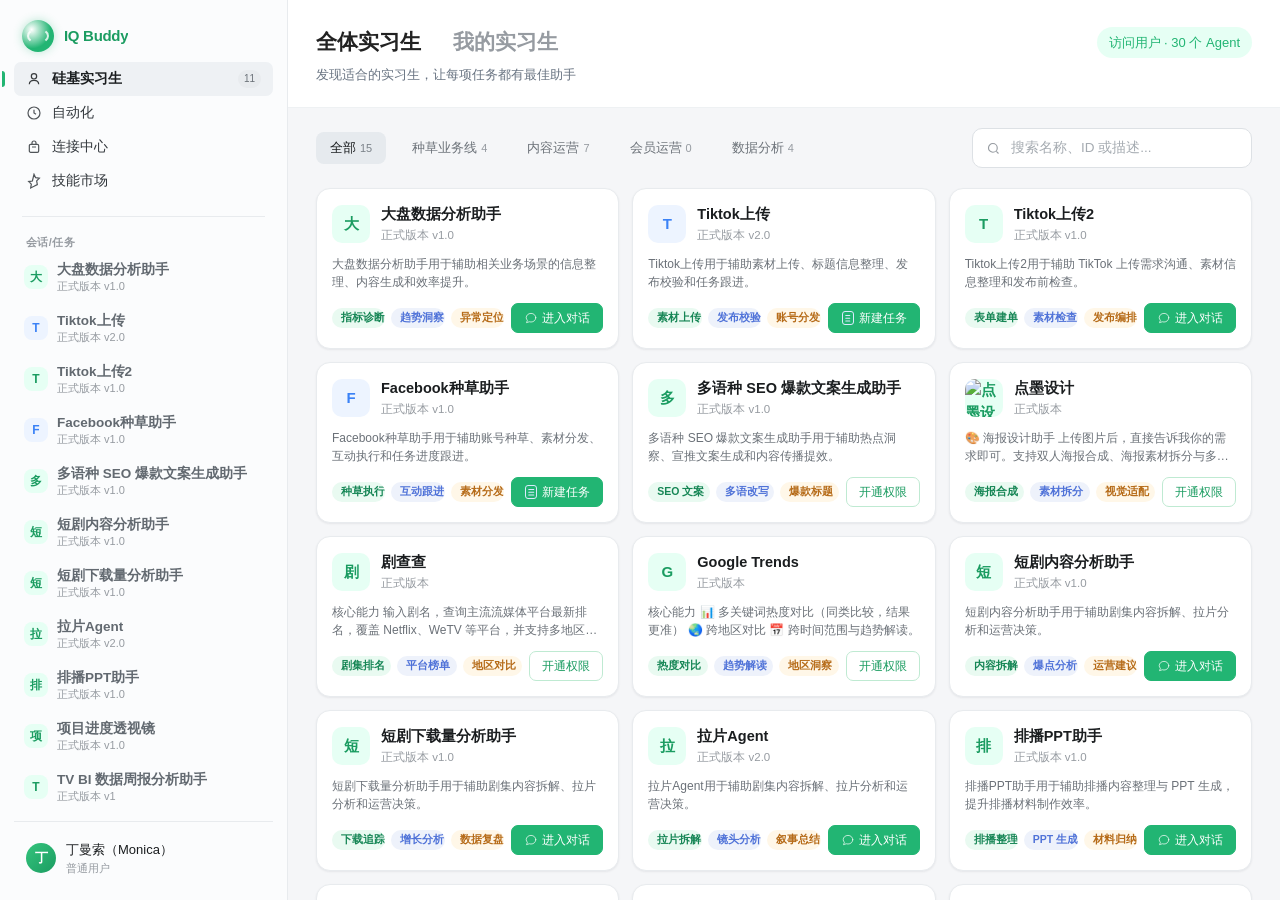
==== index.html @ 83549366 "Adjust edit task modal button colors" ====
<!doctype html>
<html lang="zh-CN">
<head>
  <meta charset="UTF-8" />
  <meta name="viewport" content="width=device-width, initial-scale=1.0" />
  <meta http-equiv="refresh" content="0; url=agents-replica.html?v=edit-task-button-colors" />
  <title>IQ Buddy</title>
  <script>
    window.location.replace("agents-replica.html?v=edit-task-button-colors");
  </script>
</head>
<body>
  <a href="agents-replica.html?v=edit-task-button-colors">打开 IQ Buddy 页面</a>
</body>
</html>
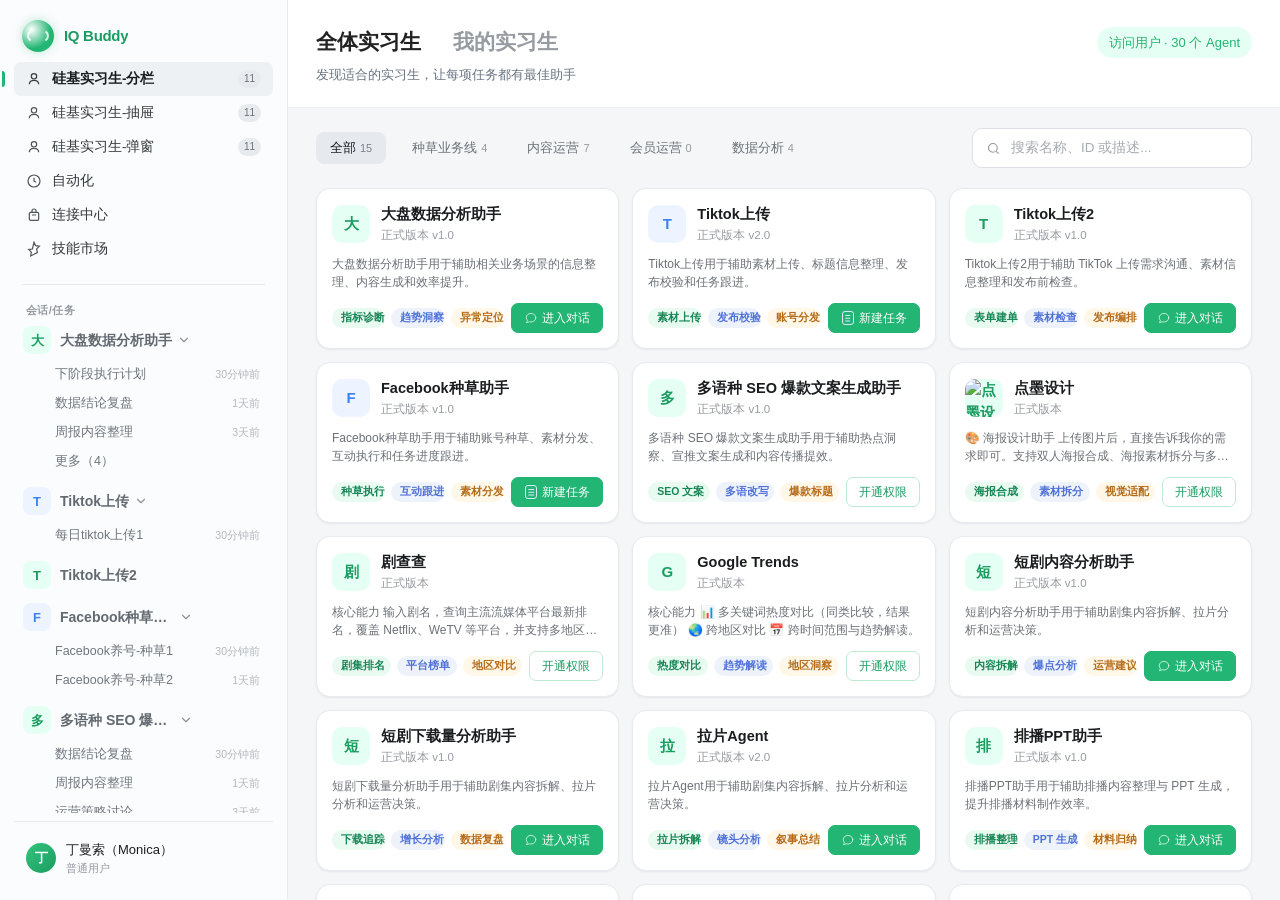
==== commit 1052fbdb: "Update agent tab layouts" ====
--- a/index.html
+++ b/index.html
@@ -3,13 +3,13 @@
 <head>
   <meta charset="UTF-8" />
   <meta name="viewport" content="width=device-width, initial-scale=1.0" />
-  <meta http-equiv="refresh" content="0; url=agents-replica.html?v=edit-task-button-colors" />
+  <meta http-equiv="refresh" content="0; url=agents-replica.html?v=side-agent-tabs-v45" />
   <title>IQ Buddy</title>
   <script>
-    window.location.replace("agents-replica.html?v=edit-task-button-colors");
+    window.location.replace("agents-replica.html?v=side-agent-tabs-v45");
   </script>
 </head>
 <body>
-  <a href="agents-replica.html?v=edit-task-button-colors">打开 IQ Buddy 页面</a>
+  <a href="agents-replica.html?v=side-agent-tabs-v45">打开 IQ Buddy 页面</a>
 </body>
 </html>
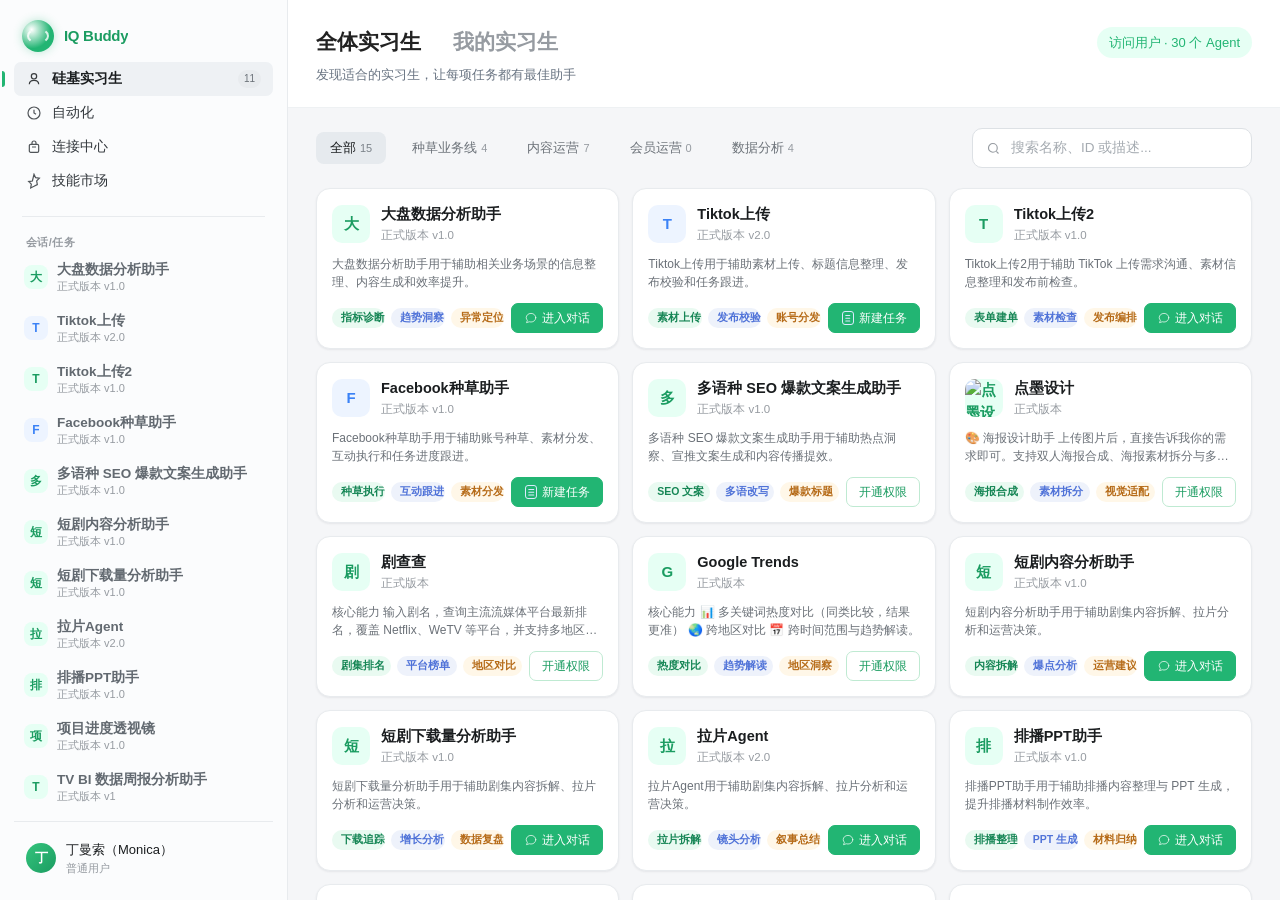
==== commit 84e67992: "Revert "Update agent tab layouts" This reverts commit 1052fbdbc10389415c3ebe179c2bf9b41c54f727." ====
--- a/index.html
+++ b/index.html
@@ -3,13 +3,13 @@
 <head>
   <meta charset="UTF-8" />
   <meta name="viewport" content="width=device-width, initial-scale=1.0" />
-  <meta http-equiv="refresh" content="0; url=agents-replica.html?v=side-agent-tabs-v45" />
+  <meta http-equiv="refresh" content="0; url=agents-replica.html?v=edit-task-button-colors" />
   <title>IQ Buddy</title>
   <script>
-    window.location.replace("agents-replica.html?v=side-agent-tabs-v45");
+    window.location.replace("agents-replica.html?v=edit-task-button-colors");
   </script>
 </head>
 <body>
-  <a href="agents-replica.html?v=side-agent-tabs-v45">打开 IQ Buddy 页面</a>
+  <a href="agents-replica.html?v=edit-task-button-colors">打开 IQ Buddy 页面</a>
 </body>
 </html>
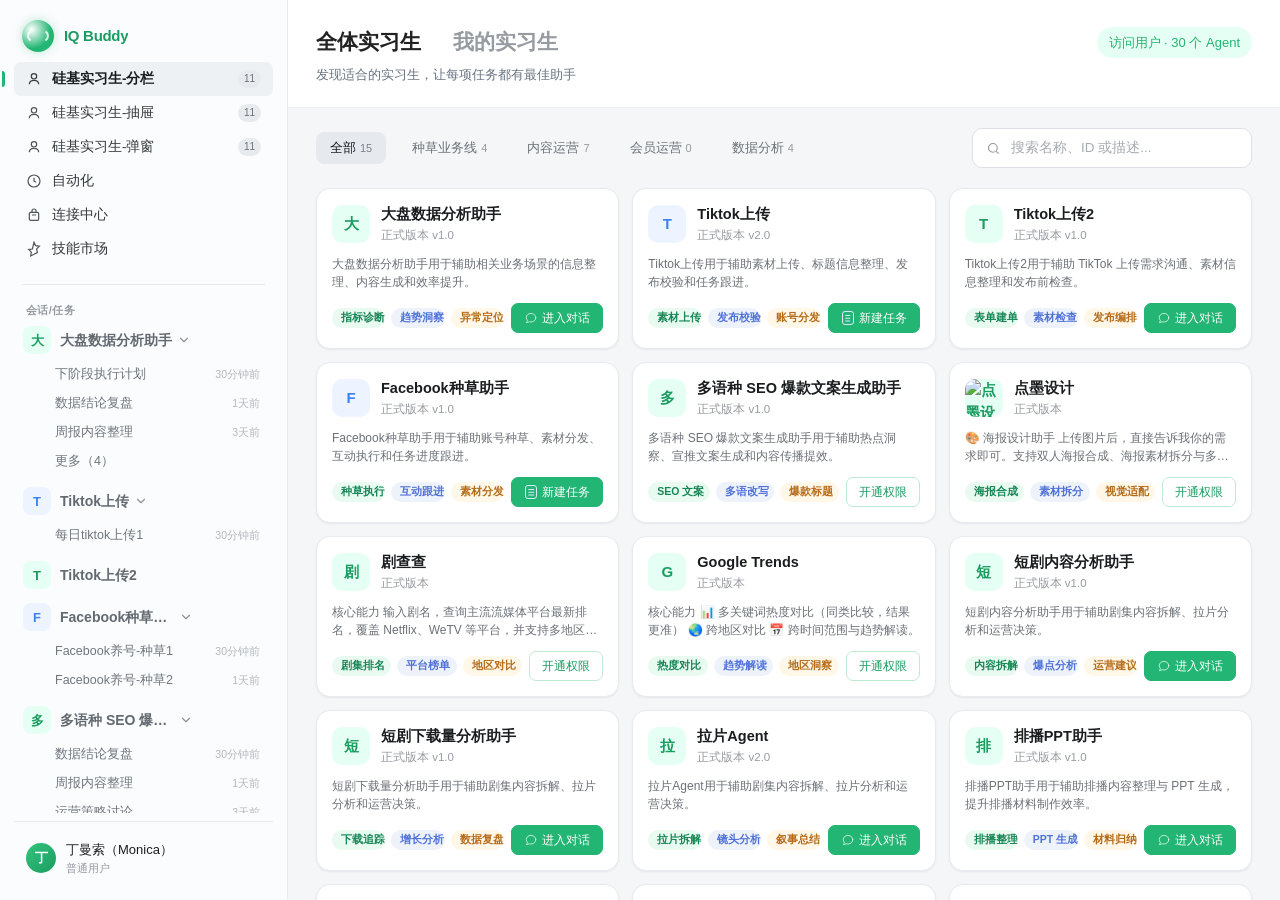
==== commit b06c3b8a: "Reapply "Update agent tab layouts" This reverts commit 84e679920794a572574219d2613976508e616a4a." ====
--- a/index.html
+++ b/index.html
@@ -3,13 +3,13 @@
 <head>
   <meta charset="UTF-8" />
   <meta name="viewport" content="width=device-width, initial-scale=1.0" />
-  <meta http-equiv="refresh" content="0; url=agents-replica.html?v=edit-task-button-colors" />
+  <meta http-equiv="refresh" content="0; url=agents-replica.html?v=side-agent-tabs-v45" />
   <title>IQ Buddy</title>
   <script>
-    window.location.replace("agents-replica.html?v=edit-task-button-colors");
+    window.location.replace("agents-replica.html?v=side-agent-tabs-v45");
   </script>
 </head>
 <body>
-  <a href="agents-replica.html?v=edit-task-button-colors">打开 IQ Buddy 页面</a>
+  <a href="agents-replica.html?v=side-agent-tabs-v45">打开 IQ Buddy 页面</a>
 </body>
 </html>
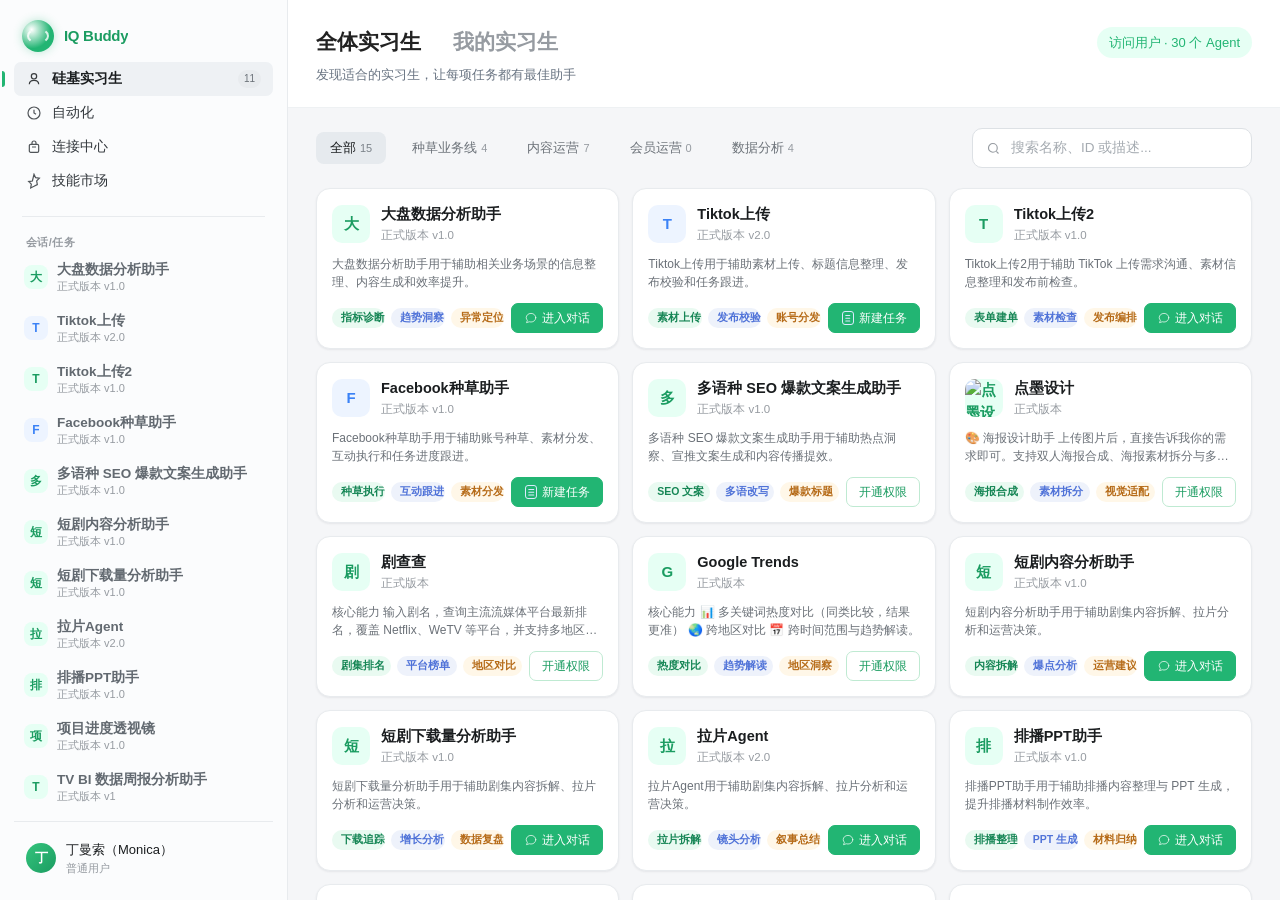
==== commit e74dffdf: "Add files via upload" ====
--- a/index.html
+++ b/index.html
@@ -3,13 +3,13 @@
 <head>
   <meta charset="UTF-8" />
   <meta name="viewport" content="width=device-width, initial-scale=1.0" />
-  <meta http-equiv="refresh" content="0; url=agents-replica.html?v=side-agent-tabs-v45" />
+  <meta http-equiv="refresh" content="0; url=agents-replica.html?v=edit-task-button-colors" />
   <title>IQ Buddy</title>
   <script>
-    window.location.replace("agents-replica.html?v=side-agent-tabs-v45");
+    window.location.replace("agents-replica.html?v=edit-task-button-colors");
   </script>
 </head>
 <body>
-  <a href="agents-replica.html?v=side-agent-tabs-v45">打开 IQ Buddy 页面</a>
+  <a href="agents-replica.html?v=edit-task-button-colors">打开 IQ Buddy 页面</a>
 </body>
 </html>
